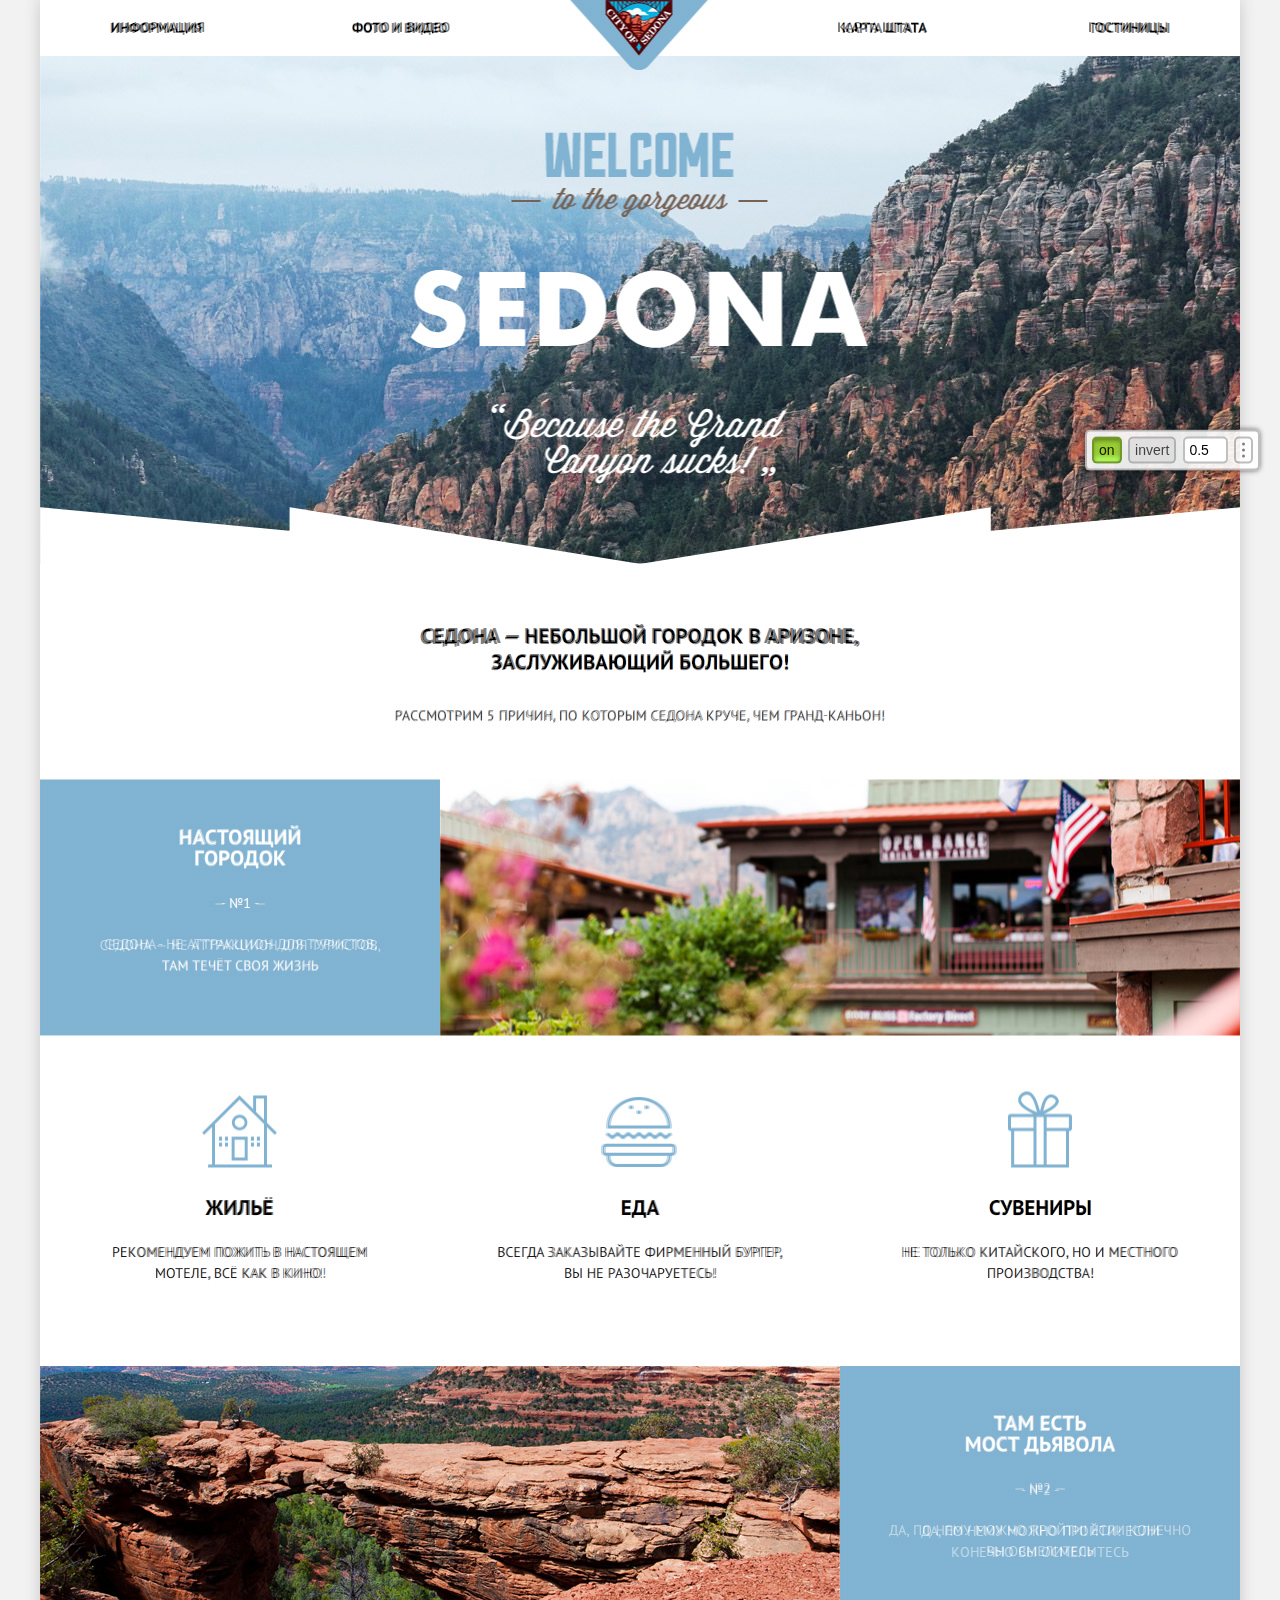
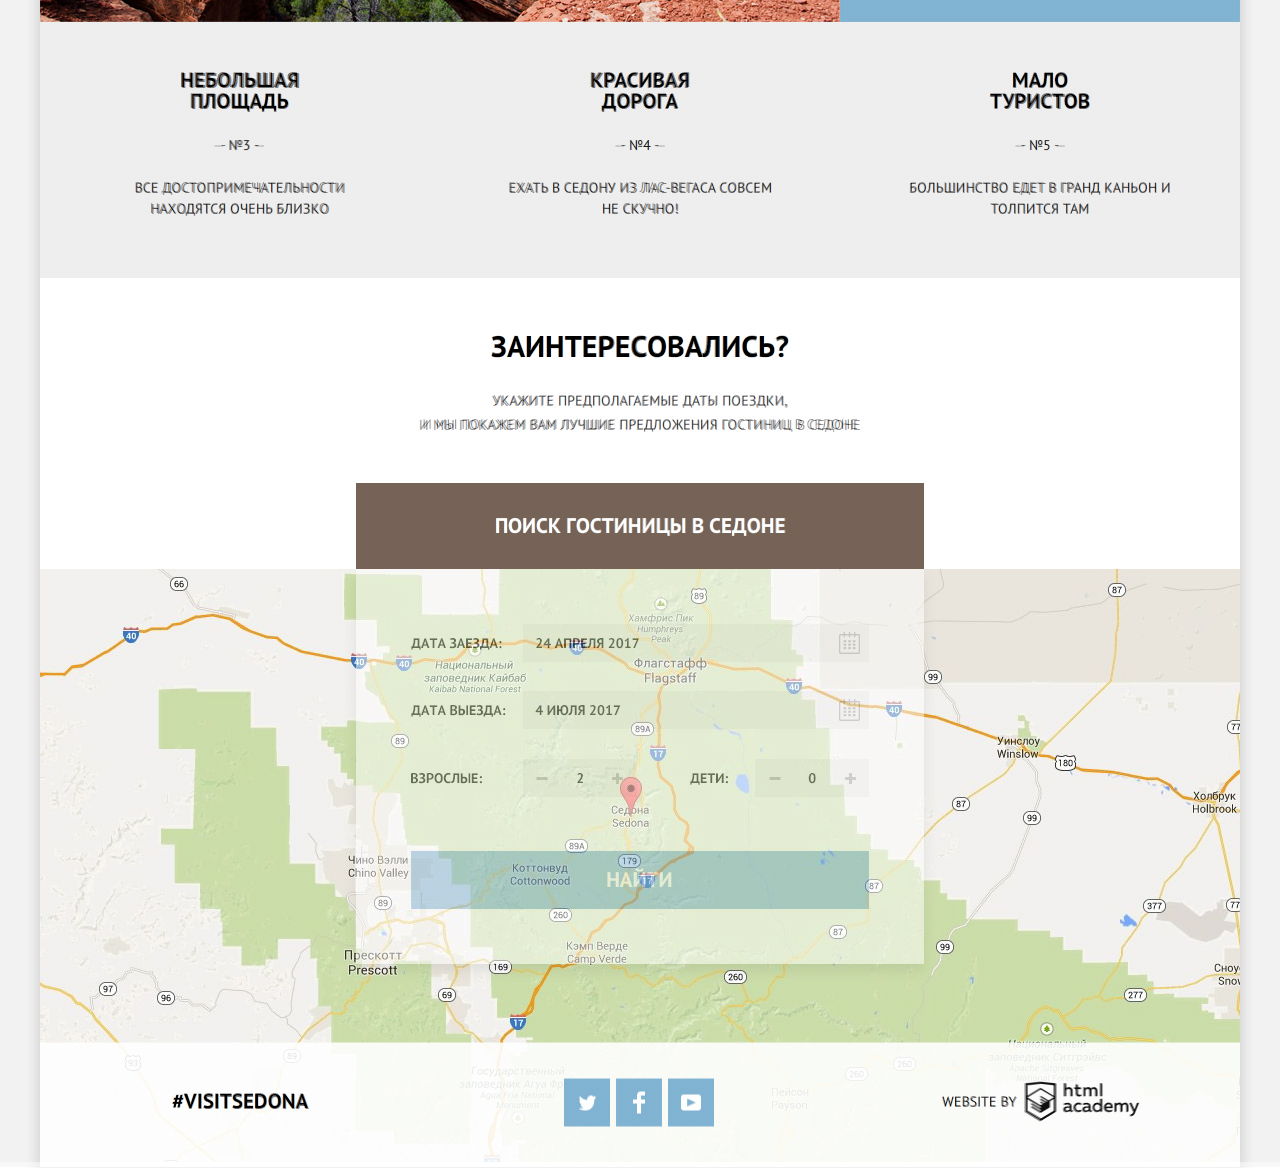
==== index.html @ 9474eeba "Д2 Убран лишний div у преимуществ 345" ====
<!DOCTYPE html>
<html lang="ru">
  <head>
      <style>
          HTML {
            background-repeat: no-repeat;
            background-position:  50% 0;
            background-image: url( "img/sedona-index-1200.jpg" );
          }
        </style>
        <link href="css/styles_pp.css" rel="stylesheet">
        <script src="js/script.js"></script>
    <meta charset="utf-8">
    <title>HTML Academy: Седона</title>
    <link href="https://fonts.googleapis.com/css?family=PT+Sans:400,700&amp;subset=cyrillic" rel="stylesheet">
    <link href=css/normalize.css rel="stylesheet">
    <link href=css/styles.css rel="stylesheet">
  </head>
  <body>
    <div class="page-wrapper">
      <header class="main-header">
        <nav class="main-navigation">
          <a class="main-header-logo">
            <img src="img/site-logo.png" width="138" height="70" alt="Логотип Sedona">
          </a>
          <ul class="site-navigation">
            <li><a href="info.html">Информация</a></li>
            <li><a href="foto.html">Фото и видео</a></li>
            <li><a href="map.html">Карта штата</a></li>
            <li><a href="hotels.html">Гостиницы</a></li>
          </ul>
        </nav>
      </header>
      <main class="container">
        <div class="main-img">
          <img src="img/index-mainfoto-1200.jpg" width="1200" height="773" alt="Welcome to Sedona">
        </div>
        <div class="main-description">  
          <h1>Седона &mdash; небольшой городок в Аризоне, заслуживающий большего!</h1>
          <p>Рассмотрим 5 причин, по которым Седона круче, чем Гранд-каньон!</p>
        </div>
        <section class="features">
          <h2 class="visually-hidden">Преимущества</h2>
          <ul class="features-list">
            <li class="feature-item">
              <div class="feature-item-text">
                <h3>Настоящий городок</h3>
                <span>- №1 -</span>
                <p>Седона - не аттракцион для туристов, там&nbsp;течёт своя жизнь</p>
              </div>
                <img src="img/index-feature1-1200.jpg" width="800" height="256" alt="Настоящий городок">
                <ul class="features-sublist">
                  <li class="feature-sublist-item">
                    <h4>Жильё</h4>
                    <p>Рекомендуем пожить в настоящем мотеле, всё как в кино!</p>
                  </li>
                    <li class="feature-sublist-item">
                    <h4>Еда</h4>
                    <p>Всегда заказывайте фирменный бургер, вы не разочаруетесь!</p>
                  </li>
                  <li class="feature-sublist-item">
                    <h4>Сувениры</h4>
                    <p>Не только китайского, но и местного производства!</p>
                  </li>
                </ul>
            </li>
            <li class="feature-item">
              <img src="img/index-feature2-1200.jpg" width="800" height="256" alt="Там есть мост дьявола">
              <div class="feature-item-text">
                <h3>Там есть мост&nbsp;дьявола</h3>
                <span>- №2 -</span>
                <p>Да, по нему можно пройти! если конечно вы осмелитесь</p>
              </div>
            </li>
            <li class="feature-item-gray">
              <h3>Небольшая площадь</h3>
              <span>- №3 -</span>
              <p>Все достопримечательности находятся очень близко</p>
            </li>
            <li class="feature-item-gray">
              <h3>Красивая дорога</h3>
              <span>- №4 -</span>
              <p>Ехать в Седону из Лас-Вегаса совсем не скучно!</p>
            </li>
            <li class="feature-item-gray">
              <h3>Мало туристов</h3>
              <span>- №5 -</span>
              <p>Большинство едет в Гранд каньон и толпится там</p>
            </li>
          </ul>
        </section>
        <section class="find">
          <h2 class="visually-hidden">Поиск гостиницы в Седоне</h2>
          <h3>Заинтересовались?</h3>
          <p>Укажите предполагаемые даты поездки,<br> и мы покажем вам лучшие предложения гостиниц в Седоне</p>
          <button class="button modal-close-open" type="button">Поиск гостиницы в Седоне</button>
          <section class="modal modal-find modal-show">
            <h2 class="visually-hidden">Ввод данных в форму поиска гостиницы в Седоне</h2>
            <form class="find-form" action="https://echo.htmlacademy.ru" method="post">
              <div class="find-item">
                <label for="find-arrival">Дата заезда:</label>
                <div class="find-arrival-wrap">
                  <input id="find-arrival" type="text" name="arrival" value="" placeholder="24 апреля 2017">
                  <button class="find-departure-calendar" type="button" aria-label="Выберите дату выезда"><svg xmlns="http://www.w3.org/2000/svg" width="21" height="22"><path fill="#a9a9a9" d="M19.251 2.025h-2.845V.648c0-.381-.294-.689-.656-.689-.363 0-.656.308-.656.689v1.377h-3.938V.648c0-.381-.294-.689-.655-.689-.363 0-.657.308-.657.689v1.377H5.906V.648c0-.381-.294-.689-.656-.689-.363 0-.657.308-.657.689v1.377H1.75C.784 2.025 0 2.847 0 3.862v16.302C0 21.179.784 22 1.75 22h17.501c.966 0 1.749-.821 1.749-1.836V3.862c0-1.015-.783-1.837-1.749-1.837zm.437 18.139a.448.448 0 0 1-.437.459H1.75a.45.45 0 0 1-.438-.459V3.862a.45.45 0 0 1 .438-.459h2.844v1.378c0 .381.294.689.657.689.362 0 .656-.308.656-.689V3.403h3.938v1.378c0 .381.294.689.657.689.361 0 .655-.308.655-.689V3.403h3.938v1.378c0 .381.293.689.656.689.362 0 .656-.308.656-.689V3.403h2.845c.241 0 .437.206.437.459v16.302z"/><path fill="#a9a9a9" d="M4.594 8.225h2.625v2.066H4.594zM4.594 11.668h2.625v2.067H4.594zM4.594 15.112h2.625v2.066H4.594zM9.188 15.112h2.625v2.066H9.188zM9.188 11.668h2.625v2.067H9.188zM9.188 8.225h2.625v2.066H9.188zM13.781 15.112h2.625v2.066h-2.625zM13.781 11.668h2.625v2.067h-2.625zM13.781 8.225h2.625v2.066h-2.625z"/></svg></button>
                </div>
              </div>
              <div class="find-item">
                <label for="find-departure">Дата выезда:</label>
                <div class="find-departure-wrap">
                  <input id="find-departure" type="text" name="departure" value="" placeholder="4 июля 2017">
                  <button class="find-departure-calendar" type="button" aria-label="Выберите дату выезда"><svg xmlns="http://www.w3.org/2000/svg" width="21" height="22"><path fill="#a9a9a9" d="M19.251 2.025h-2.845V.648c0-.381-.294-.689-.656-.689-.363 0-.656.308-.656.689v1.377h-3.938V.648c0-.381-.294-.689-.655-.689-.363 0-.657.308-.657.689v1.377H5.906V.648c0-.381-.294-.689-.656-.689-.363 0-.657.308-.657.689v1.377H1.75C.784 2.025 0 2.847 0 3.862v16.302C0 21.179.784 22 1.75 22h17.501c.966 0 1.749-.821 1.749-1.836V3.862c0-1.015-.783-1.837-1.749-1.837zm.437 18.139a.448.448 0 0 1-.437.459H1.75a.45.45 0 0 1-.438-.459V3.862a.45.45 0 0 1 .438-.459h2.844v1.378c0 .381.294.689.657.689.362 0 .656-.308.656-.689V3.403h3.938v1.378c0 .381.294.689.657.689.361 0 .655-.308.655-.689V3.403h3.938v1.378c0 .381.293.689.656.689.362 0 .656-.308.656-.689V3.403h2.845c.241 0 .437.206.437.459v16.302z"/><path fill="#a9a9a9" d="M4.594 8.225h2.625v2.066H4.594zM4.594 11.668h2.625v2.067H4.594zM4.594 15.112h2.625v2.066H4.594zM9.188 15.112h2.625v2.066H9.188zM9.188 11.668h2.625v2.067H9.188zM9.188 8.225h2.625v2.066H9.188zM13.781 15.112h2.625v2.066h-2.625zM13.781 11.668h2.625v2.067h-2.625zM13.781 8.225h2.625v2.066h-2.625z"/></svg></button>
                </div>  
              </div>
              <div class="find-item-adult">
                <label for="find-adult">Взрослые:</label>
                <div class="find-adult-wrap">
                  <button class="find-adult-minus button-minus" type="button"></button>
                  <input id="find-adult" type="text" name="adult" placeholder="2">
                  <button class="find-adult-plus button-plus" type="button"></button>
                </div>
              </div>
              <div class="find-item-child">
                <label for="find-child">Дети:</label>
                <div class="find-child-wrap">
                  <button class="find-child-minus button-minus" type="button"></button>
                  <input id="find-child" type="text" name="child" placeholder="0">
                  <button class="find-child-plus button-plus" type="button"></button>
                </div>
              </div>
              <button class="button find-button" type="submit">Найти</button>
            </form>
          </section>
        </section>
        <section class="map">
          <h2 class="visually-hidden">Карта Седоны</h2>
          <div class="map-img">
            <img src="img/index-map-1200.jpg" width="1200" height="593" alt="Карта Седоны">
          </div>
        </section>
      </main>
      <footer class="main-footer">
        <p class="footer-hashtag">#visitsedona</p>
        <div class="footer-social">
          <ul>
            <li>
              <a class="social-button" href="#"><span class="visually-hidden">Twitter</span>
                <svg xmlns="http://www.w3.org/2000/svg" width="17" height="15"><path fill="#FFF" d="M10.95.144c1.685-.496 2.984.27 3.577 1.179.673-.231 1.331-.481 2.011-.708a2.345 2.345 0 0 1-.857 1.768c.685.17 1.304-.491 1.304-.491-.169 1-1.006 1.788-1.563 2.024-.231 6.75-3.175 11.217-10.077 11.082h-.446c-.41 0-4.164-.46-4.898-1.887 2.271.196 3.893-.422 4.693-1.177-.96-.3-2.679-.477-2.979-2.95.349.106.564.228 1.19.119C1.705 8.247.374 7.53.448 5.33c.285.328 1.067.536 1.34.472C1.085 5.561-.182 2.442.894.85c1.818 1.854 3.735 3.606 7.152 3.773C8.254 2.33 9.183.793 10.95.144z"/></svg></a>
            </li>
            <li>
              <a class="social-button" href="#"><span class="visually-hidden">Facebook</span><svg xmlns="http://www.w3.org/2000/svg" width="12" height="22"><path fill="#fff" d="M12 4V0H8a4 4 0 0 0-4 4v4H0v4h4v10h4V12h4V8H8V4h4z"/></svg></a>
            </li>
            <li>
              <a class="social-button" href="#"><span class="visually-hidden">Youtube</span><svg xmlns="http://www.w3.org/2000/svg" width="20" height="16"><path fill="#fff" d="M17 0H3C1.35 0 0 1.35 0 3v10c0 1.65 1.35 3 3 3h14c1.65 0 3-1.35 3-3V3c0-1.65-1.35-3-3-3zM6.027 11.998V4.002L15.014 8l-8.987 3.998z"/></svg></a>
            </li>
          </ul>
        </div>
        <div class="footer-copyright">
          <b>website by</b>
          <a class="copy-logo" href="https://htmlacademy.ru/intensive/htmlcss"><svg width="115" height="41" data-name="Layer 1" xmlns="http://www.w3.org/2000/svg" viewBox="0 0 115 41"><path d="M46.84 28.22a2.07 2.07 0 0 0 .58-.11v1.4a3.41 3.41 0 0 1-1.24.22 1.75 1.75 0 0 1-1.75-1 5.08 5.08 0 0 1-3.3 1.13c-1.59 0-3.06-.87-3.06-2.68 0-2.24 2.08-2.93 3.9-2.93a11.63 11.63 0 0 1 2.28.26v-.31c0-1.09-.8-1.86-2.3-1.86a7.79 7.79 0 0 0-3.15.67v-1.79a10.72 10.72 0 0 1 3.35-.58c2.48 0 4 1.18 4 3.83v3.14a.57.57 0 0 0 .69.61zm-6.76-1.19a1.42 1.42 0 0 0 1.64 1.29 3.56 3.56 0 0 0 2.53-1v-1.51a10.21 10.21 0 0 0-1.9-.22c-1.1.01-2.27.35-2.27 1.45zM53.06 20.62a5.29 5.29 0 0 1 2.7.67v1.79a4.28 4.28 0 0 0-2.42-.73 2.89 2.89 0 1 0 0 5.76 5.26 5.26 0 0 0 2.55-.67v1.8a6.58 6.58 0 0 1-2.9.6 4.42 4.42 0 0 1-4.72-4.54 4.54 4.54 0 0 1 4.79-4.68zM65.84 28.22a2.07 2.07 0 0 0 .58-.11v1.4a3.41 3.41 0 0 1-1.24.22 1.75 1.75 0 0 1-1.75-1 5.08 5.08 0 0 1-3.3 1.13c-1.59 0-3.06-.87-3.06-2.68 0-2.24 2.08-2.93 3.9-2.93a11.63 11.63 0 0 1 2.28.26v-.31c0-1.09-.8-1.86-2.3-1.86a7.79 7.79 0 0 0-3.15.67v-1.79a10.72 10.72 0 0 1 3.35-.58c2.48 0 4 1.18 4 3.83v3.14a.57.57 0 0 0 .69.61zm-6.76-1.19a1.42 1.42 0 0 0 1.64 1.29 3.56 3.56 0 0 0 2.53-1v-1.51a10.21 10.21 0 0 0-1.9-.22c-1.11.01-2.27.35-2.27 1.45zM76.67 16.85v12.76h-1.76v-1.39a4.07 4.07 0 0 1-3.35 1.62 4.62 4.62 0 0 1 0-9.22 4 4 0 0 1 3.15 1.37v-5.14h2zm-4.76 5.48a2.9 2.9 0 0 0 0 5.8 3 3 0 0 0 2.79-1.84v-2.13a3.06 3.06 0 0 0-2.79-1.83zM82.99 20.62c3.48 0 4.68 2.81 4.12 5.34h-6.58c.22 1.57 1.75 2.22 3.35 2.22a6.41 6.41 0 0 0 2.77-.62v1.68a7.5 7.5 0 0 1-3.14.6c-2.68 0-5-1.53-5-4.61a4.39 4.39 0 0 1 4.48-4.61zm.09 1.62a2.39 2.39 0 0 0-2.57 2.26h4.85a2.06 2.06 0 0 0-2.28-2.26zM89.1 29.61v-8.75h1.73v1.09a4 4 0 0 1 2.92-1.33 3 3 0 0 1 2.73 1.4 4.33 4.33 0 0 1 3.06-1.4 3.21 3.21 0 0 1 3.32 3.52v5.47h-2V24.2a1.67 1.67 0 0 0-1.73-1.84 2.94 2.94 0 0 0-2.17 1.18V29.61h-2V24.2a1.67 1.67 0 0 0-1.73-1.84 3.11 3.11 0 0 0-2.32 1.35v5.91h-2zM111.47 20.86h2l-4.1 9.93c-.95 2.28-2.19 3-3.52 3a5 5 0 0 1-1.15-.15v-1.66a3 3 0 0 0 .89.13c.95 0 1.66-.67 2.17-2l.18-.44-4.16-8.82h2.13l3 6.6zM40.66 1.53v5a4 4 0 0 1 2.83-1.2A3.41 3.41 0 0 1 47.1 8.9v5.41h-2V9.15a1.9 1.9 0 0 0-2-2.1 3.08 3.08 0 0 0-2.44 1.46v5.8h-2V1.53h2zM52.43 2.42v3.12h3.17v1.71h-3.17v4c0 1.15.53 1.53 1.66 1.53a4.71 4.71 0 0 0 1.77-.35v1.68a7.14 7.14 0 0 1-2.35.38 2.68 2.68 0 0 1-3-2.88V7.23h-1.6V5.52h1.57V2.88zM58.1 14.29V5.54h1.73v1.09a4 4 0 0 1 2.92-1.33 3 3 0 0 1 2.73 1.4 4.33 4.33 0 0 1 3.06-1.4 3.21 3.21 0 0 1 3.32 3.52v5.47h-2V8.88a1.67 1.67 0 0 0-1.73-1.84 2.94 2.94 0 0 0-2.17 1.18V14.29h-2V8.88a1.67 1.67 0 0 0-1.73-1.84 3.11 3.11 0 0 0-2.32 1.35v5.91h-2zM74.72 1.52h1.95v12.76h-1.95zM15.44.02h-.16L0 1.62v28l15.28 9.09 15.28-9.09v-28zm13.12 28.45l-13.28 7.9L2 28.47V16.99l13.22 7.87v1.43l-9.07-5.4v1.38l9.11 5.47v1.46l-9.1-5.42v1.38l9.11 5.47 9.19-5.5V19.22l4.1-2.45v11.67zm0-13.16l-3.65 2.14-1.68 1-8-4.76v1.38l6.84 4.07h-.06l-.15.09-1 .57-5.64-3.36v1.38l4.45 2.65-1.05.7-3.36-2v1.38l2.21 1.3-2.25 1.35-13.16-7.82 13.17-7.92zm0-1.39L15.21 6.05l-13.2 7.86V3.41l13.28-1.39 13.28 1.39v10.51z" fill="#000"/></svg><span class="visually-hidden">HTML Academy</span></a>
        </div>
      </footer>
    </div>
    <script src="js/search-form.min.js"></script>
  </body>
</html>
---- css/styles_pp.css ----
/* STATES & MODES
--------------------------------------------- */

HTML[data-state="off"] {
    background: none;
  }
  
  HTML[data-state="off"] BODY {
    opacity: 1 !important;
    filter: none;
  }
  
  
  BODY[data-filter="invert"] {
    filter: invert(1);
  }
  
  /* CONTROLS
  --------------------------------------------- */
  
  .controls-panel {
    position: fixed;
    top: 50%;
    right: 20px;
    transform: translateY(-50%);
    z-index: 1000;
    display: flex;
    justify-content: space-between;
    min-width: 175px;
    padding: 5px;
    box-sizing: border-box;
    border: 2px solid hsla(0,0%,0%,.25);
    border-radius: 5px;
    background: hsla(0,0%,100%,.9);
    box-shadow: 0 0 5px hsla(0,0%,0%,.5);
    font: 14px/1.2 Arial, sans-serif;
    text-transform: none;
    outline: none;
    color: #000;
  }
  
  .controls-panel__control {
    margin-right: 5px;
    padding: 3px;
    border: 2px solid hsla(0,0%,0%,.25);
    border-radius: 5px;
    outline: none;
    vertical-align: middle;
    font: inherit;
  }
  .controls-panel__control:focus {
    box-shadow: 0 0 0 3px hsl(75,100%,45%);
  }
  .controls-panel__control:disabled {
    background: transparent;
    opacity: .35;
    cursor: default;
  }
  
  .controls-panel__control--button {
    padding-left: 5px;
    padding-right: 5px;
    color: hsla(0,0%,0%,.9);
    cursor: pointer;
  }
  .controls-panel__control--button:enabled {
    background: yellowgreen;
    box-shadow: 0 2px 4px hsla(0,0%,0%,0.4) inset,
                0 -4px 4px hsla(90,100%,70%,1) inset;
  }
  
  .controls-panel__control--button:enabled:focus {
    background: yellowgreen;
    box-shadow: 0 2px 4px hsla(0,0%,0%,0.4) inset,
                0 -4px 4px hsla(90,100%,70%,1) inset,
                0 0 0 3px hsl(75,100%,45%);
  }
  
  .controls-panel__control--button[data-state-num="0"]:enabled {
    background: #DDD;
    box-shadow: none;
    opacity: .8;
  }
  
  .controls-panel__control--number {
    max-width: 2.7em;
    padding-right: 0;
    box-sizing: content-box;
    text-align: center;
  }
  .controls-panel__control--number:focus {
    border-color: hsla(0,0%,0%,.35);
  }
  
  .controls-panel__control--drag-n-drop {
    position: relative;
    width: 19px;
    min-height: 1.8em; /* IE10 fixes */
    margin: 0;
    padding: 0;
    background: transparent;
    cursor: move;
  }
  
  .controls-panel__control--drag-n-drop:active {
    background: yellowgreen;
    box-shadow: 0 2px 4px hsla(0,0%,0%,0.4) inset,
                0 -4px 4px hsla(90,100%,70%,1) inset,
                0 0 0 3px hsl(75,100%,45%);
    cursor: -webkit-grabbing;
    cursor: -moz-grabbing;
    cursor: grab;
  }
  
  
  .controls-panel__control--drag-n-drop::after {
    content: '';
    display: block;
    position: absolute;
    top: 0;
    right: 0;
    bottom: 0;
    left: 0;
    margin: auto;
    width: 3px;
    height: 3px;
    border-radius: 50%;
    background:hsla(0,0%,0%,.5);
    box-shadow: 0 6px 0 hsla(0,0%,0%,.5),
                0 -6px 0 hsla(0,0%,0%,.5);
    pointer-events: none;
    }
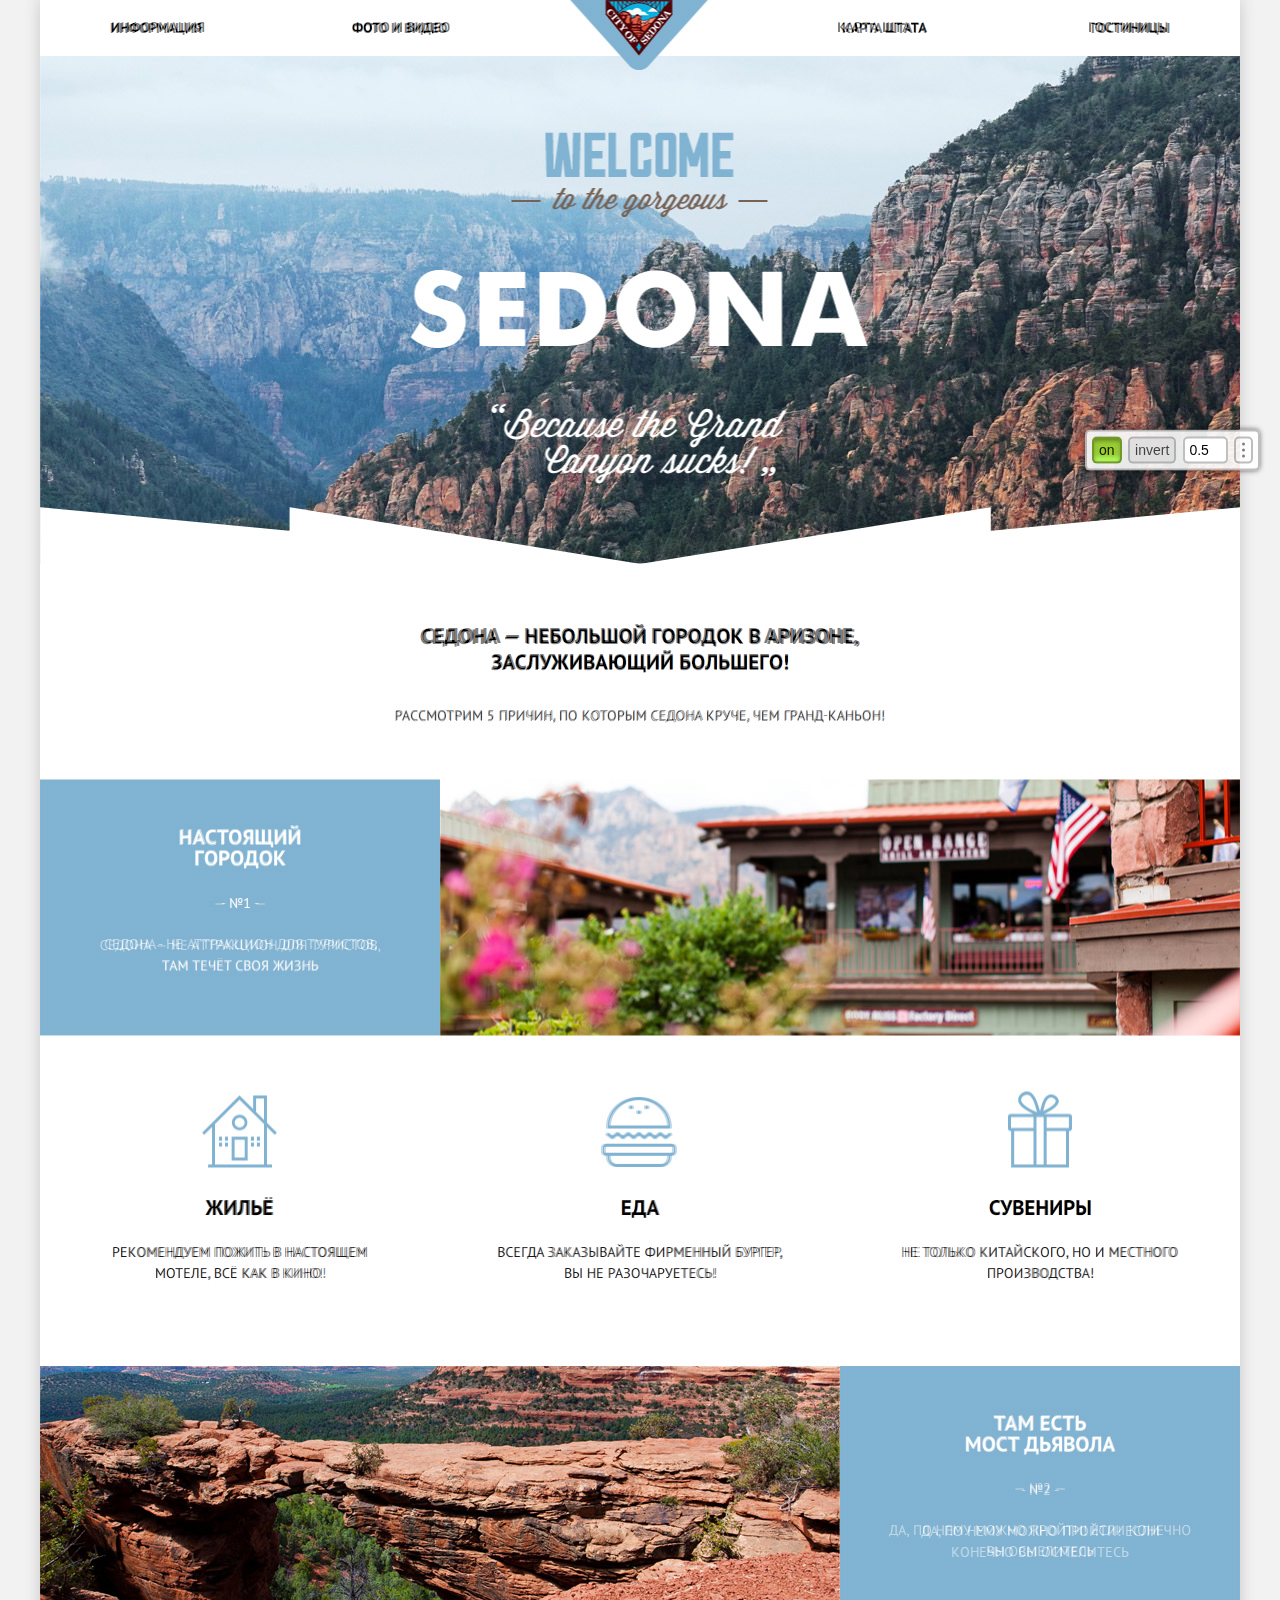
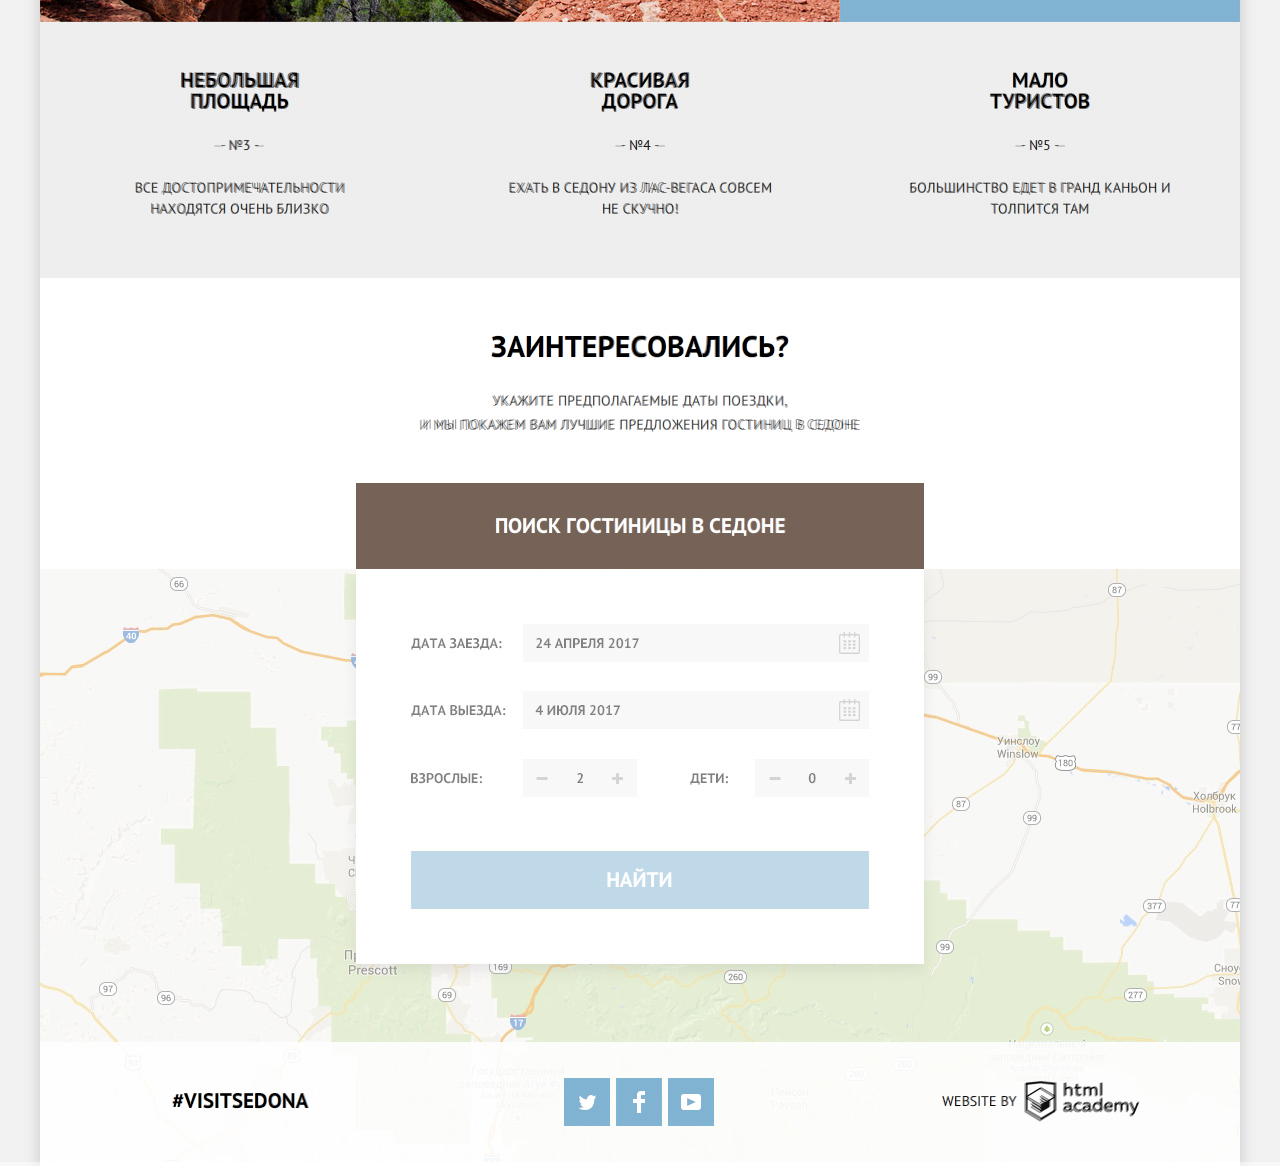
==== commit 61e36528: "Д18. Добавлена интерактивная карта" ====
--- a/index.html
+++ b/index.html
@@ -54,7 +54,7 @@
                     <h4>Жильё</h4>
                     <p>Рекомендуем пожить в настоящем мотеле, всё как в кино!</p>
                   </li>
-                    <li class="feature-sublist-item">
+                  <li class="feature-sublist-item">
                     <h4>Еда</h4>
                     <p>Всегда заказывайте фирменный бургер, вы не разочаруетесь!</p>
                   </li>
@@ -114,17 +114,17 @@
               <div class="find-item-adult">
                 <label for="find-adult">Взрослые:</label>
                 <div class="find-adult-wrap">
-                  <button class="find-adult-minus button-minus" type="button"></button>
+                  <button class="find-adult-minus button-minus" type="button"><span class="visually-hidden">Кнопка минус</span></button>
                   <input id="find-adult" type="text" name="adult" placeholder="2">
-                  <button class="find-adult-plus button-plus" type="button"></button>
+                  <button class="find-adult-plus button-plus" type="button"><span class="visually-hidden">Кнопка плюс</span></button>
                 </div>
               </div>
               <div class="find-item-child">
                 <label for="find-child">Дети:</label>
                 <div class="find-child-wrap">
-                  <button class="find-child-minus button-minus" type="button"></button>
+                  <button class="find-child-minus button-minus" type="button"><span class="visually-hidden">Кнопка минус</span></button>
                   <input id="find-child" type="text" name="child" placeholder="0">
-                  <button class="find-child-plus button-plus" type="button"></button>
+                  <button class="find-child-plus button-plus" type="button"><span class="visually-hidden">Кнопка плюс</span></button>
                 </div>
               </div>
               <button class="button find-button" type="submit">Найти</button>
@@ -133,6 +133,9 @@
         </section>
         <section class="map">
           <h2 class="visually-hidden">Карта Седоны</h2>
+          <div class="map-google">
+            <iframe src="https://www.google.com/maps/embed?pb=!1m14!1m8!1m3!1d840638.1612473006!2d-112.20307358567268!3d34.610664315926776!3m2!1i1024!2i768!4f13.1!3m3!1m2!1s0x872da132f942b00d%3A0x5548c523fa6c8efd!2z0KHQtdC00L7QvdCwLCDQkNGA0LjQt9C-0L3QsCA4NjMzNiwg0KHQqNCQ!5e0!3m2!1sru!2sru!4v1522722701971" width="1200" height="593" frameborder="0" style="border:0" allowfullscreen></iframe>
+          </div>
           <div class="map-img">
             <img src="img/index-map-1200.jpg" width="1200" height="593" alt="Карта Седоны">
           </div>
@@ -160,6 +163,6 @@
         </div>
       </footer>
     </div>
-    <script src="js/search-form.min.js"></script>
+    <script src="js/search-form.js"></script>
   </body>
 </html>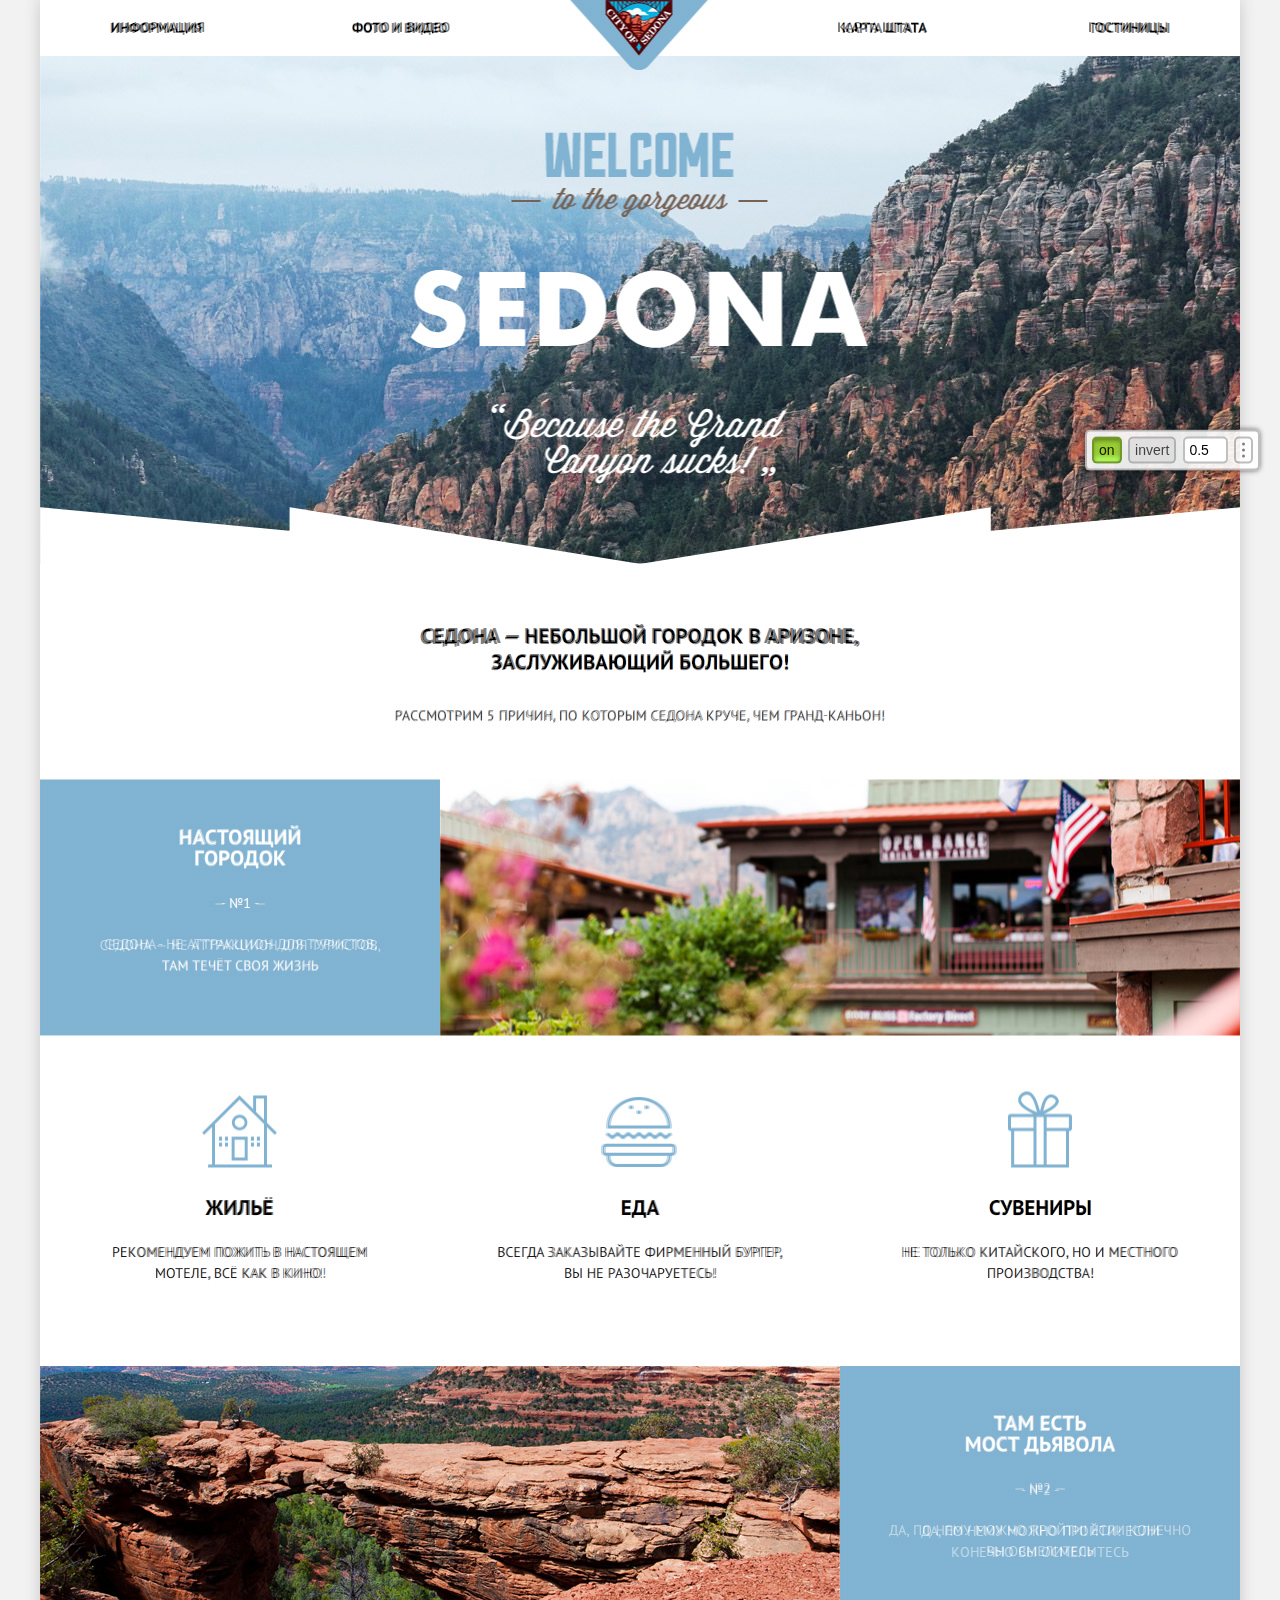
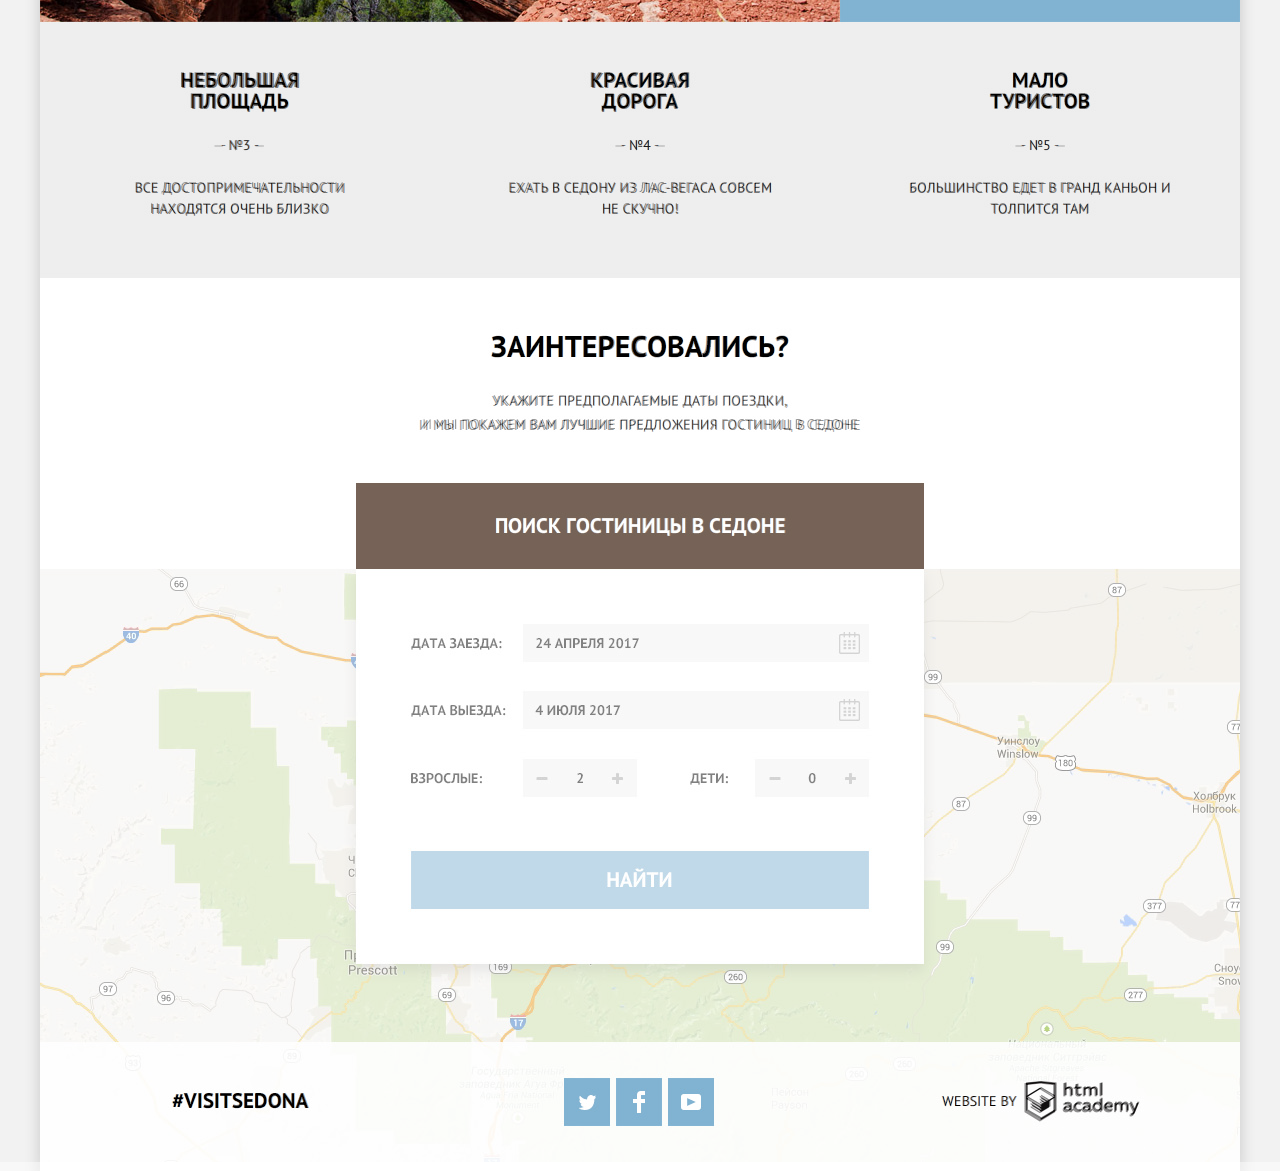
==== commit e5fee142: "открытие формы без JS" ====
--- a/index.html
+++ b/index.html
@@ -94,7 +94,7 @@
           <h3>Заинтересовались?</h3>
           <p>Укажите предполагаемые даты поездки,<br> и мы покажем вам лучшие предложения гостиниц в Седоне</p>
           <button class="button modal-close-open" type="button">Поиск гостиницы в Седоне</button>
-          <section class="modal modal-find modal-show">
+          <section class="modal modal-find">
             <h2 class="visually-hidden">Ввод данных в форму поиска гостиницы в Седоне</h2>
             <form class="find-form" action="https://echo.htmlacademy.ru" method="post">
               <div class="find-item">
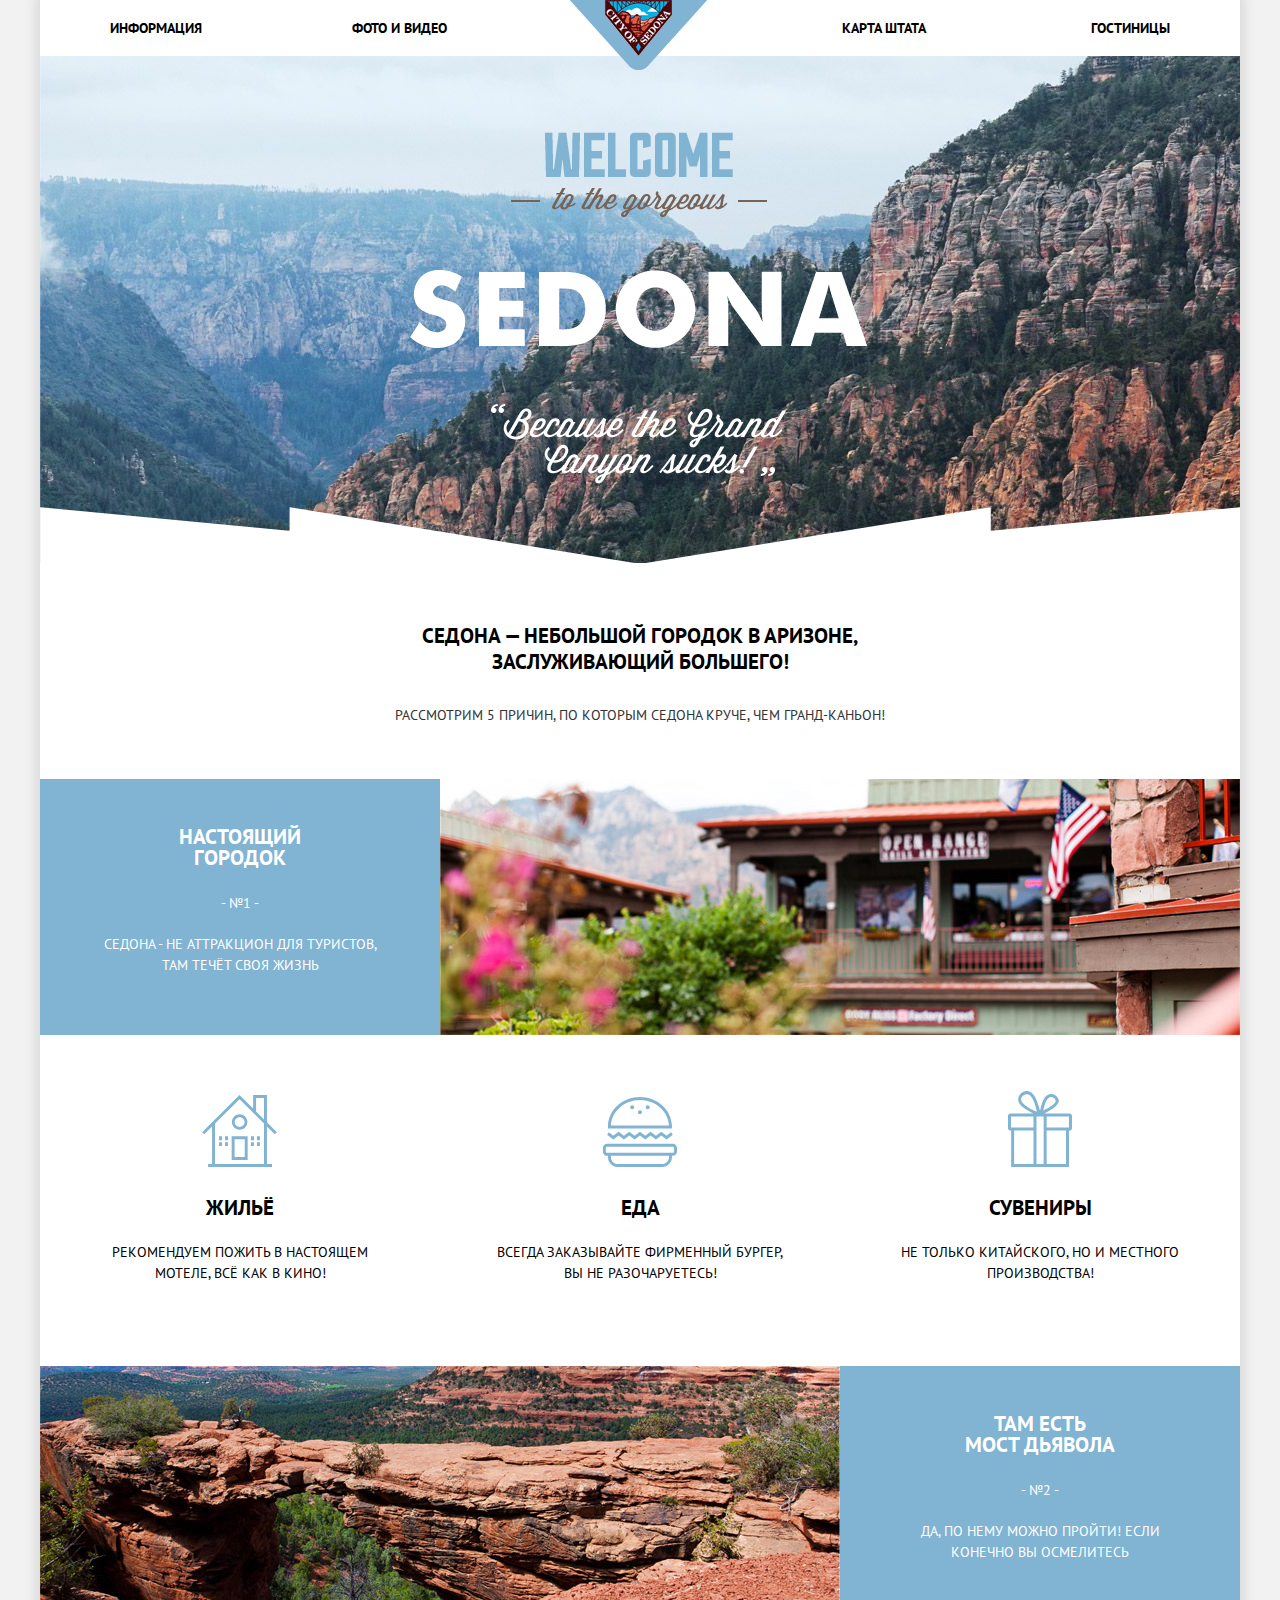
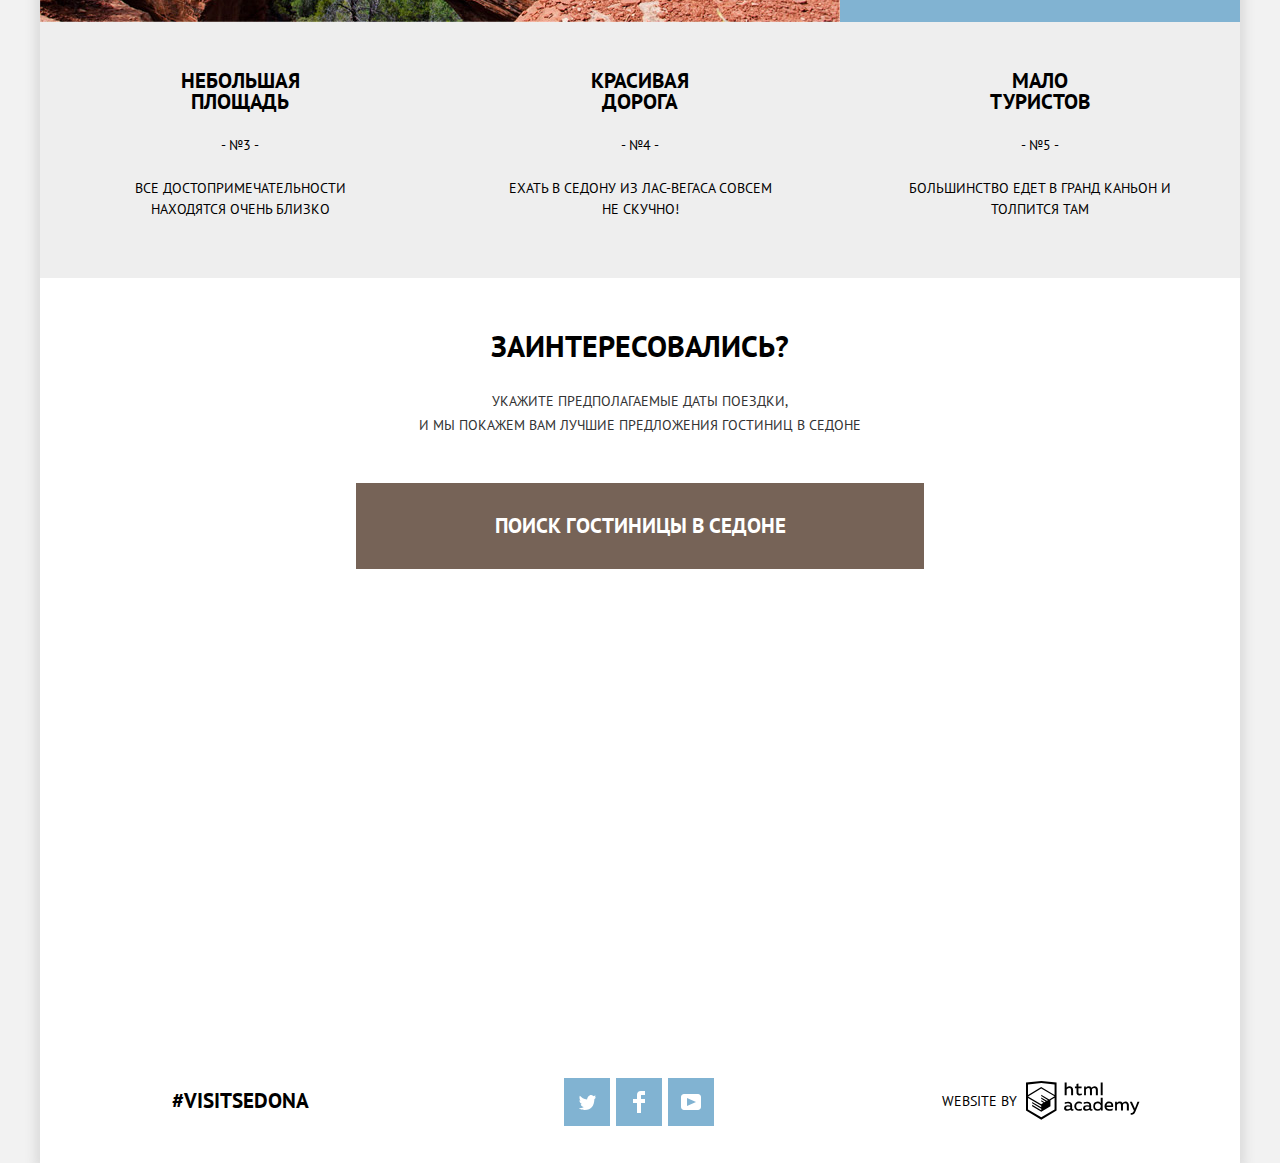
==== commit 374ed00c: "удалил PP" ====
--- a/index.html
+++ b/index.html
@@ -1,20 +1,11 @@
 <!DOCTYPE html>
 <html lang="ru">
   <head>
-      <style>
-          HTML {
-            background-repeat: no-repeat;
-            background-position:  50% 0;
-            background-image: url( "img/sedona-index-1200.jpg" );
-          }
-        </style>
-        <link href="css/styles_pp.css" rel="stylesheet">
-        <script src="js/script.js"></script>
     <meta charset="utf-8">
     <title>HTML Academy: Седона</title>
     <link href="https://fonts.googleapis.com/css?family=PT+Sans:400,700&amp;subset=cyrillic" rel="stylesheet">
-    <link href=css/normalize.css rel="stylesheet">
-    <link href=css/styles.css rel="stylesheet">
+    <link href=css/normalize.min.css rel="stylesheet">
+    <link href=css/styles.min.css rel="stylesheet">
   </head>
   <body>
     <div class="page-wrapper">
@@ -136,7 +127,7 @@
           <div class="map-google">
             <iframe src="https://www.google.com/maps/embed?pb=!1m14!1m8!1m3!1d840638.1612473006!2d-112.20307358567268!3d34.610664315926776!3m2!1i1024!2i768!4f13.1!3m3!1m2!1s0x872da132f942b00d%3A0x5548c523fa6c8efd!2z0KHQtdC00L7QvdCwLCDQkNGA0LjQt9C-0L3QsCA4NjMzNiwg0KHQqNCQ!5e0!3m2!1sru!2sru!4v1522722701971" width="1200" height="593" frameborder="0" style="border:0" allowfullscreen></iframe>
           </div>
-          <div class="map-img">
+          <div class="map-img visually-hidden">
             <img src="img/index-map-1200.jpg" width="1200" height="593" alt="Карта Седоны">
           </div>
         </section>
